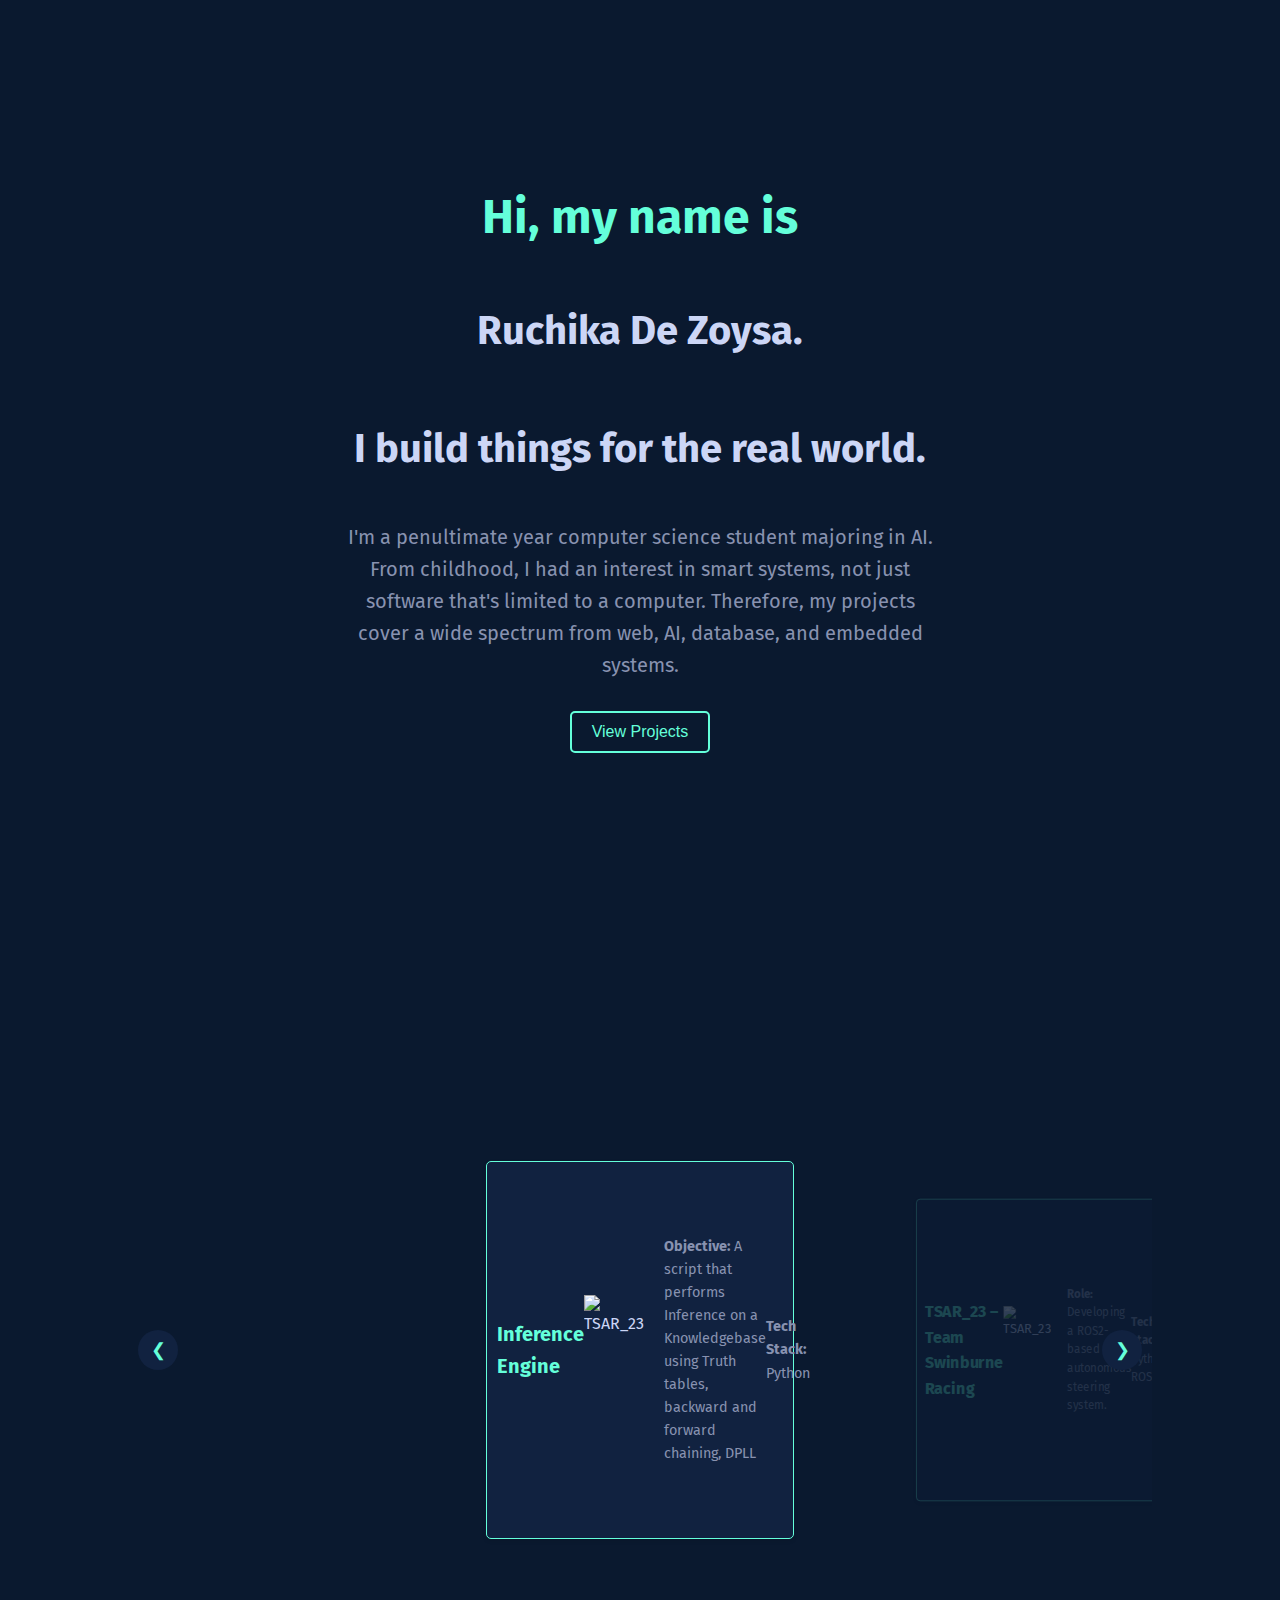
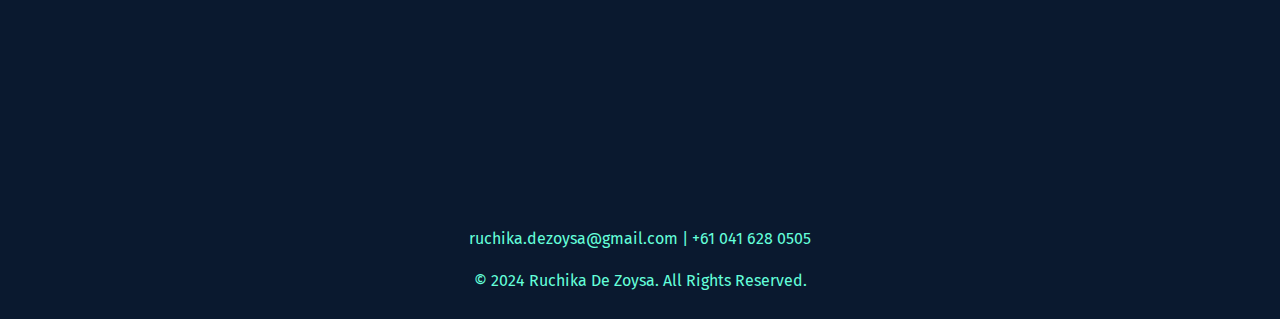
==== index.html @ c40d117c "index" ====
<!DOCTYPE html>
<html lang="en">
<head>
    <meta charset="UTF-8">
    <meta name="viewport" content="width=device-width, initial-scale=1.0">
    <title>Ruchika De Zoysa's Portfolio</title>
    <style>
        @import url('https://fonts.googleapis.com/css2?family=Fira+Sans:wght@400;600&display=swap');
        body {
            font-family: 'Fira Sans', sans-serif;
            line-height: 1.6;
            margin: 0;
            padding: 0;
            background-color: #0a192f;
            color: #ccd6f6;
            overflow-x: hidden;
        }
        .header {
            background: #0a192f;
            color: #64ffda;
            padding: 20px;
            text-align: center;
        }
        .header h1 {
            margin: 0;
            font-size: 2.5rem;
        }
        .header h2 {
            margin: 0;
            font-size: 1.5rem;
            color: #8892b0;
        }
        .intro {
            display: flex;
            flex-direction: column;
            align-items: center;
            justify-content: center;
            height: 100vh;
            text-align: center;
            padding: 0 20px;
        }
        .intro h1 {
            font-size: 3rem;
            margin-bottom: 10px;
            color: #64ffda;
        }
        .intro h2 {
            font-size: 2.5rem;
            margin-bottom: 20px;
            color: #ccd6f6;
        }
        .intro p {
            font-size: 1.25rem;
            max-width: 600px;
            margin-bottom: 30px;
            color: #8892b0;
        }
        .intro button {
            background: none;
            border: 2px solid #64ffda;
            border-radius: 5px;
            padding: 10px 20px;
            color: #64ffda;
            font-size: 1rem;
            cursor: pointer;
            transition: background 0.3s ease;
        }
        .intro button:hover {
            background: #64ffda;
            color: #0a192f;
        }
        .container {
            width: 100%;
            height: 100vh;
            display: flex;
            align-items: center;
            justify-content: center;
            position: relative;
        }
        .carousel {
            position: relative;
            width: 80%;
            height: 60%;
            display: flex;
            justify-content: center;
            align-items: center;
            overflow: hidden;
        }
        .carousel-card {
            position: absolute;
            width: 30%;
            height: 70%;
            padding: 10px;
            background: #112240;
            border: 1px solid #64ffda;
            border-radius: 5px;
            box-shadow: 0 2px 4px rgba(0,0,0,0.1);
            transition: transform 0.5s ease, opacity 0.5s ease;
            opacity: 0.2;
            transform: scale(0.8);
            display: flex;
            flex-direction: row;
            align-items: center;
            box-sizing: border-box;
        }
        .carousel-card h3 {
            margin: 10px 0;
            color: #64ffda;
            font-size: 1.25rem;
        }
        .carousel-card img {
            width: 100px;
            height: 100px;
            margin-right: 20px;
        }
        .carousel-card .text {
            display: flex;
            flex-direction: column;
            justify-content: center;
            color: #8892b0;
        }
        .carousel-card p {
            margin: 5px 0;
            font-size: 0.9rem;
            color: #8892b0;
        }
        .carousel-card.active {
            opacity: 1;
            transform: scale(1);
            z-index: 2;
        }
        .carousel-card.next, .carousel-card.prev {
            opacity: 0.5;
            transform: scale(0.9);
        }
        .arrow {
            position: absolute;
            top: 50%;
            width: 40px;
            height: 40px;
            background: #112240;
            color: #64ffda;
            border: none;
            border-radius: 50%;
            cursor: pointer;
            display: flex;
            align-items: center;
            justify-content: center;
            font-size: 18px;
            z-index: 1000;
        }
        .arrow-left {
            left: 10px;
            transform: translateY(-50%);
        }
        .arrow-right {
            right: 10px;
            transform: translateY(-50%);
        }
        .footer {
            background: #0a192f;
            color: #64ffda;
            padding: 10px 0;
            text-align: center;
        }
    </style>
    
    
</head>
<body>
    <div class="intro">
        <h1>Hi, my name is</h1>
        <h2>Ruchika De Zoysa.</h2>
        <h2>I build things for the real world.</h2>
        <p>I'm a penultimate year computer science student majoring in AI. From childhood, I had an interest in smart systems, not just software that's limited to a computer. Therefore, my projects cover a wide spectrum from web, AI, database, and embedded systems.</p>
        <button onclick="scrollToProjects()">View Projects</button>
    </div>

    <div class="container" id="projects">
        <div class="carousel">
            <div class="carousel-card">
                <h3>Inference Engine</h3>
                <img src="https://via.placeholder.com/150" alt="TSAR_23" style="margin-bottom: 10px;">
                <p><strong>Objective:</strong> A  script that performs Inference on a Knowledgebase using Truth tables, backward and forward chaining, DPLL</p>
                <p><strong>Tech Stack:</strong> Python</p>
            </div>
            <div class="carousel-card active">
                <h3>TSAR_23 – Team Swinburne Racing</h3>
                <img src="https://via.placeholder.com/150" alt="TSAR_23" style="margin-bottom: 10px;">
                <p><strong>Role:</strong> Developing a ROS2-based autonomous steering system.</p>
                <p><strong>Tech stack:</strong> Python, ROS2</p>
            </div>
            <div class="carousel-card next">
                <h3>Robot Navigation System</h3>
                <img src="https://via.placeholder.com/150" alt="TSAR_23" style="margin-bottom: 10px;">
                <p><strong>Description:</strong>An inteligent agent that navigates a maze using BFS, DFS, GBF, A*, Limited Depth DFS and Bi-directional A* algorithms to search for a path through the maze.</p>
                <p><strong>Tech stack:</strong> Python, Tkinter</p>
            </div>
            <div class="carousel-card">
                <h3>Tasty Burgers</h3>
                <img src="https://via.placeholder.com/150" alt="TSAR_23" style="margin-bottom: 10px;">
                <p><strong>Description:</strong> A POS system for a burger shop to manage orders.</p>
                <p><strong>Tech Stack:</strong> C++</p>
            </div>
            <div class="carousel-card">
                <h3>Train Management System</h3>
                <img src="https://via.placeholder.com/150" alt="TSAR_23" style="margin-bottom: 10px;">
                <p><strong>Description:</strong> A train ticketing and scheduling system.</p>
                <p><strong>Tech Stack:</strong> C++</p>
            </div>
            <div class="carousel-card">
                <h3>Employee Lookup</h3>
                <img src="https://via.placeholder.com/150" alt="TSAR_23" style="margin-bottom: 10px;">
                <p><strong>Description:</strong> An employee database with query functionalities.</p>
                <p><strong>Tech Stack:</strong> C</p>
            </div>
            <div class="carousel-card">
                <h3>Credit Card Validator</h3>
                <img src="https://via.placeholder.com/150" alt="TSAR_23" style="margin-bottom: 10px;">
                <p><strong>Objective:</strong> Validating credit card numbers using the Luhn algorithm.</p>
                <p><strong>Tech Stack:</strong> C++</p>
            </div>
            <div class="carousel-card">
                <h3>Textile Shop Website</h3>
                <img src="https://via.placeholder.com/150" alt="TSAR_23" style="margin-bottom: 10px;">
                <p><strong>Objective:</strong> An interactive website with forms hosted on a mercury server.</p>
                <p><strong>Tech Stack:</strong> HTML, CSS, JavaScript</p>
            </div>
            <div class="carousel-card">
                <h3>Database Case Study</h3>
                <img src="https://via.placeholder.com/150" alt="TSAR_23" style="margin-bottom: 10px;">
                <p><strong>Objective:</strong> Designing and developing a relational database to replace a manual database.</p>
                <p><strong>Tech Stack:</strong> MySQL</p>
            </div>
            <div class="carousel-card">
                <h3>Deploying a Highly Available Website</h3>
                <img src="https://via.placeholder.com/150" alt="TSAR_23" style="margin-bottom: 10px;">
                <p><strong>Objective:</strong> Designing and deploying cloud infastructure to host a highly available and scalable website.</p>
                <p><strong>Tech Stack:</strong> AWS Cloud, Linux, PuTTY</p>
            </div>
            <div class="carousel-card">
                <h3>Restaurant Information System</h3>
                <img src="https://via.placeholder.com/150" alt="TSAR_23" style="margin-bottom: 10px;">
                <p><strong>Objective:</strong> Designing and implementing a digital Restaurant management system.</p>
                <p><strong>Tech Stack:</strong>HTML, CSS, JavaScript, Node.js, MongoDB</p>
            </div>
            <button class="arrow arrow-left" onclick="prevCard()">&#10094;</button>
            <button class="arrow arrow-right" onclick="nextCard()">&#10095;</button>
        </div>
    </div>

    <div class="footer">
        <p>ruchika.dezoysa@gmail.com | +61 041 628 0505</p>
        <p>&copy; 2024 Ruchika De Zoysa. All Rights Reserved.</p>
    </div>

    <script>
        function scrollToProjects() {
            document.getElementById('projects').scrollIntoView({ behavior: 'smooth' });
        }

        let currentIndex = 0;
        const cards = document.querySelectorAll('.carousel-card');

        function showCard(index) {
            cards.forEach((card, i) => {
                card.classList.remove('active', 'next', 'prev');
                if (i === index) {
                    card.classList.add('active');
                } else if (i === (index + 1) % cards.length) {
                    card.classList.add('next');
                } else if (i === (index - 1 + cards.length) % cards.length) {
                    card.classList.add('prev');
                }
                card.style.transform = `translateX(${(i - index) * 130}%) scale(${i === index ? 1 : 0.8})`;
                card.style.opacity = i === index ? 1 : 0.2;
            });
        }

        function nextCard() {
            currentIndex = (currentIndex + 1) % cards.length;
            showCard(currentIndex);
        }

        function prevCard() {
            currentIndex = (currentIndex - 1 + cards.length) % cards.length;
            showCard(currentIndex);
        }

        showCard(currentIndex);
    </script>
</body>
</html>
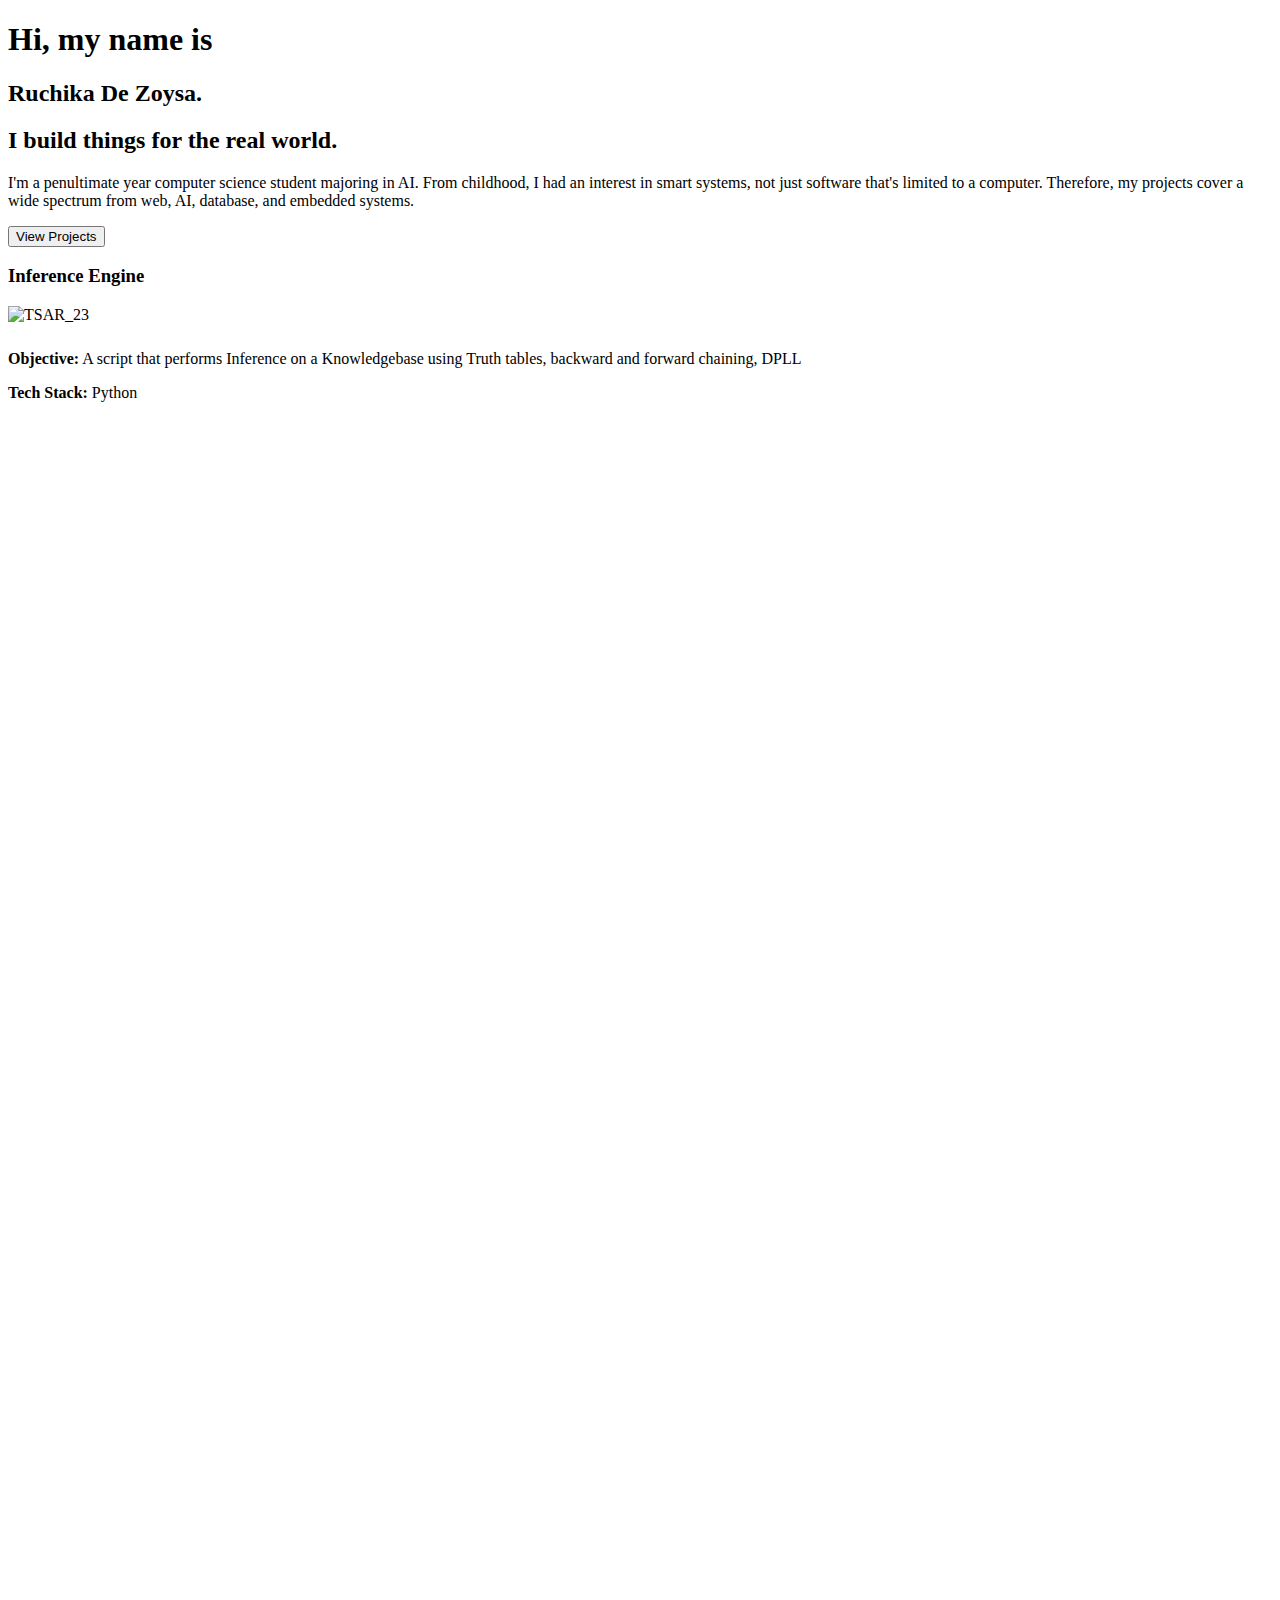
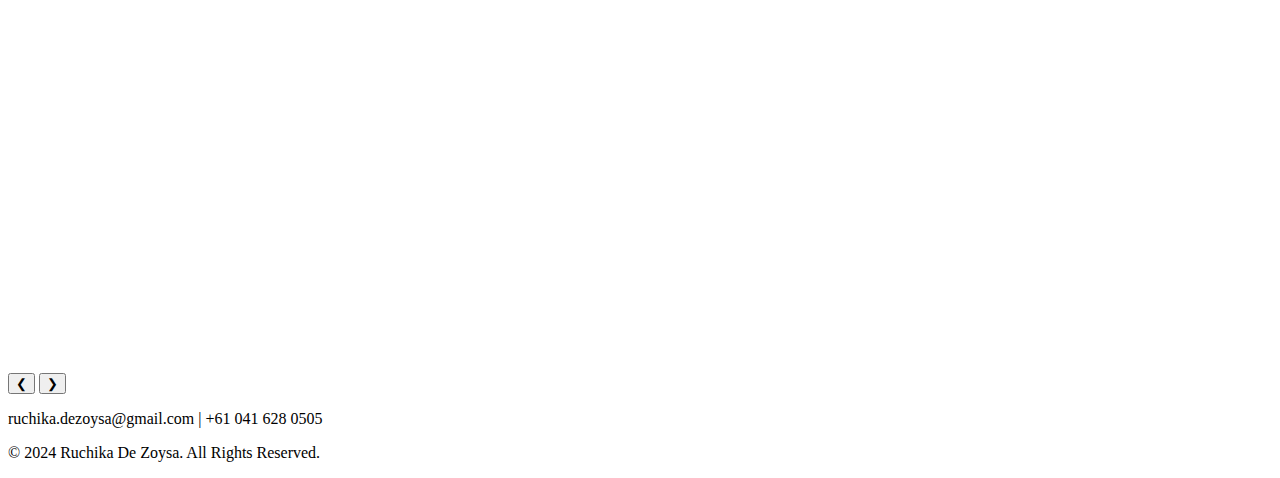
==== commit 6e08d54c: "separation" ====
--- a/index.html
+++ b/index.html
@@ -3,169 +3,8 @@
 <head>
     <meta charset="UTF-8">
     <meta name="viewport" content="width=device-width, initial-scale=1.0">
-    <title>Ruchika De Zoysa's Portfolio</title>
-    <style>
-        @import url('https://fonts.googleapis.com/css2?family=Fira+Sans:wght@400;600&display=swap');
-        body {
-            font-family: 'Fira Sans', sans-serif;
-            line-height: 1.6;
-            margin: 0;
-            padding: 0;
-            background-color: #0a192f;
-            color: #ccd6f6;
-            overflow-x: hidden;
-        }
-        .header {
-            background: #0a192f;
-            color: #64ffda;
-            padding: 20px;
-            text-align: center;
-        }
-        .header h1 {
-            margin: 0;
-            font-size: 2.5rem;
-        }
-        .header h2 {
-            margin: 0;
-            font-size: 1.5rem;
-            color: #8892b0;
-        }
-        .intro {
-            display: flex;
-            flex-direction: column;
-            align-items: center;
-            justify-content: center;
-            height: 100vh;
-            text-align: center;
-            padding: 0 20px;
-        }
-        .intro h1 {
-            font-size: 3rem;
-            margin-bottom: 10px;
-            color: #64ffda;
-        }
-        .intro h2 {
-            font-size: 2.5rem;
-            margin-bottom: 20px;
-            color: #ccd6f6;
-        }
-        .intro p {
-            font-size: 1.25rem;
-            max-width: 600px;
-            margin-bottom: 30px;
-            color: #8892b0;
-        }
-        .intro button {
-            background: none;
-            border: 2px solid #64ffda;
-            border-radius: 5px;
-            padding: 10px 20px;
-            color: #64ffda;
-            font-size: 1rem;
-            cursor: pointer;
-            transition: background 0.3s ease;
-        }
-        .intro button:hover {
-            background: #64ffda;
-            color: #0a192f;
-        }
-        .container {
-            width: 100%;
-            height: 100vh;
-            display: flex;
-            align-items: center;
-            justify-content: center;
-            position: relative;
-        }
-        .carousel {
-            position: relative;
-            width: 80%;
-            height: 60%;
-            display: flex;
-            justify-content: center;
-            align-items: center;
-            overflow: hidden;
-        }
-        .carousel-card {
-            position: absolute;
-            width: 30%;
-            height: 70%;
-            padding: 10px;
-            background: #112240;
-            border: 1px solid #64ffda;
-            border-radius: 5px;
-            box-shadow: 0 2px 4px rgba(0,0,0,0.1);
-            transition: transform 0.5s ease, opacity 0.5s ease;
-            opacity: 0.2;
-            transform: scale(0.8);
-            display: flex;
-            flex-direction: row;
-            align-items: center;
-            box-sizing: border-box;
-        }
-        .carousel-card h3 {
-            margin: 10px 0;
-            color: #64ffda;
-            font-size: 1.25rem;
-        }
-        .carousel-card img {
-            width: 100px;
-            height: 100px;
-            margin-right: 20px;
-        }
-        .carousel-card .text {
-            display: flex;
-            flex-direction: column;
-            justify-content: center;
-            color: #8892b0;
-        }
-        .carousel-card p {
-            margin: 5px 0;
-            font-size: 0.9rem;
-            color: #8892b0;
-        }
-        .carousel-card.active {
-            opacity: 1;
-            transform: scale(1);
-            z-index: 2;
-        }
-        .carousel-card.next, .carousel-card.prev {
-            opacity: 0.5;
-            transform: scale(0.9);
-        }
-        .arrow {
-            position: absolute;
-            top: 50%;
-            width: 40px;
-            height: 40px;
-            background: #112240;
-            color: #64ffda;
-            border: none;
-            border-radius: 50%;
-            cursor: pointer;
-            display: flex;
-            align-items: center;
-            justify-content: center;
-            font-size: 18px;
-            z-index: 1000;
-        }
-        .arrow-left {
-            left: 10px;
-            transform: translateY(-50%);
-        }
-        .arrow-right {
-            right: 10px;
-            transform: translateY(-50%);
-        }
-        .footer {
-            background: #0a192f;
-            color: #64ffda;
-            padding: 10px 0;
-            text-align: center;
-        }
-    </style>
-    
-    
+    <title>Ruchika De Zoysa's Portfolio</title> 
+    <stylesheet href="styles.css">
 </head>
 <body>
     <div class="intro">
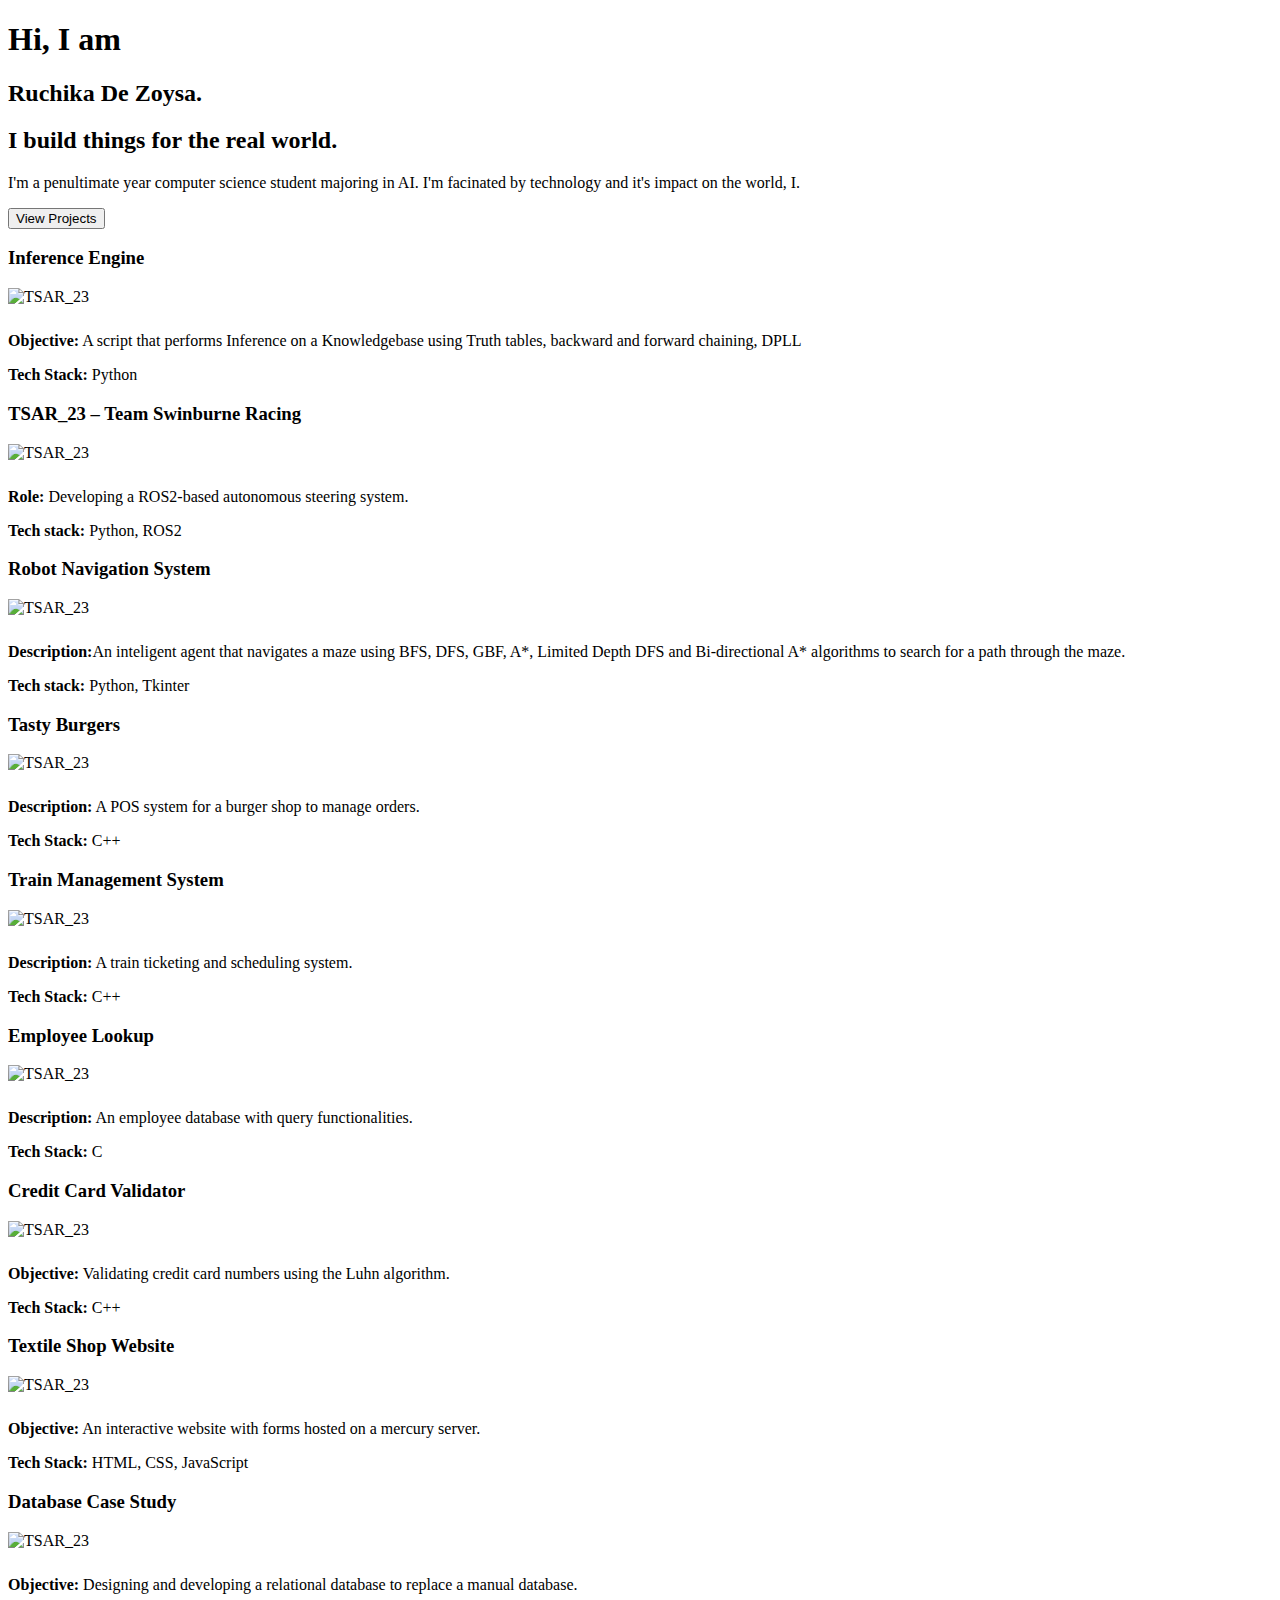
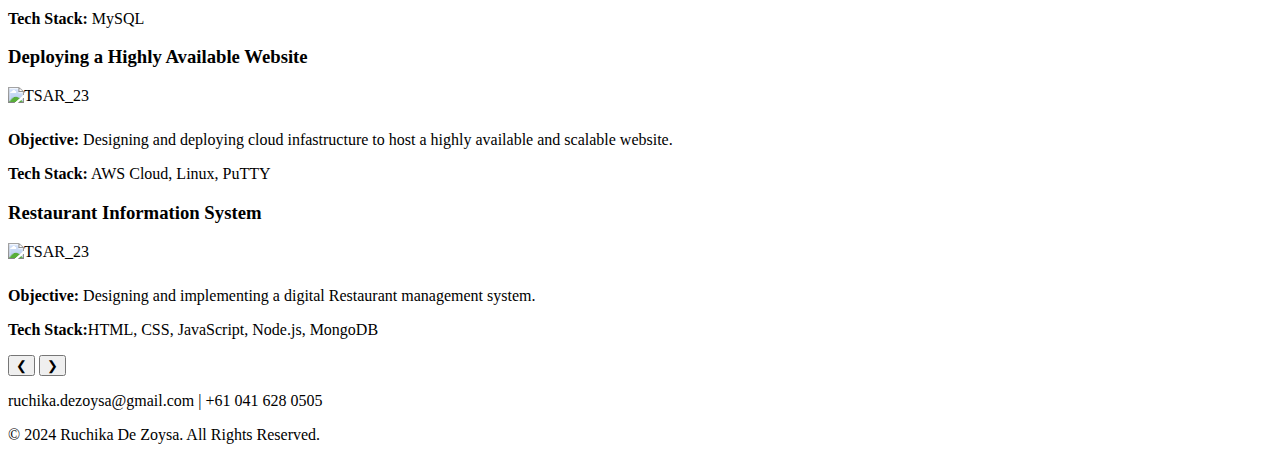
==== commit 49ea4e48: "Break" ====
--- a/index.html
+++ b/index.html
@@ -8,13 +8,12 @@
 </head>
 <body>
     <div class="intro">
-        <h1>Hi, my name is</h1>
+        <h1>Hi, I am</h1>
         <h2>Ruchika De Zoysa.</h2>
         <h2>I build things for the real world.</h2>
-        <p>I'm a penultimate year computer science student majoring in AI. From childhood, I had an interest in smart systems, not just software that's limited to a computer. Therefore, my projects cover a wide spectrum from web, AI, database, and embedded systems.</p>
+        <p>I'm a penultimate year computer science student majoring in AI. I'm facinated by technology and it's impact on the world, I.</p>
         <button onclick="scrollToProjects()">View Projects</button>
     </div>
-
     <div class="container" id="projects">
         <div class="carousel">
             <div class="carousel-card">
@@ -93,40 +92,6 @@
         <p>&copy; 2024 Ruchika De Zoysa. All Rights Reserved.</p>
     </div>
 
-    <script>
-        function scrollToProjects() {
-            document.getElementById('projects').scrollIntoView({ behavior: 'smooth' });
-        }
-
-        let currentIndex = 0;
-        const cards = document.querySelectorAll('.carousel-card');
-
-        function showCard(index) {
-            cards.forEach((card, i) => {
-                card.classList.remove('active', 'next', 'prev');
-                if (i === index) {
-                    card.classList.add('active');
-                } else if (i === (index + 1) % cards.length) {
-                    card.classList.add('next');
-                } else if (i === (index - 1 + cards.length) % cards.length) {
-                    card.classList.add('prev');
-                }
-                card.style.transform = `translateX(${(i - index) * 130}%) scale(${i === index ? 1 : 0.8})`;
-                card.style.opacity = i === index ? 1 : 0.2;
-            });
-        }
-
-        function nextCard() {
-            currentIndex = (currentIndex + 1) % cards.length;
-            showCard(currentIndex);
-        }
-
-        function prevCard() {
-            currentIndex = (currentIndex - 1 + cards.length) % cards.length;
-            showCard(currentIndex);
-        }
-
-        showCard(currentIndex);
-    </script>
+    <script src="scripts.js"></script>
 </body>
 </html>
